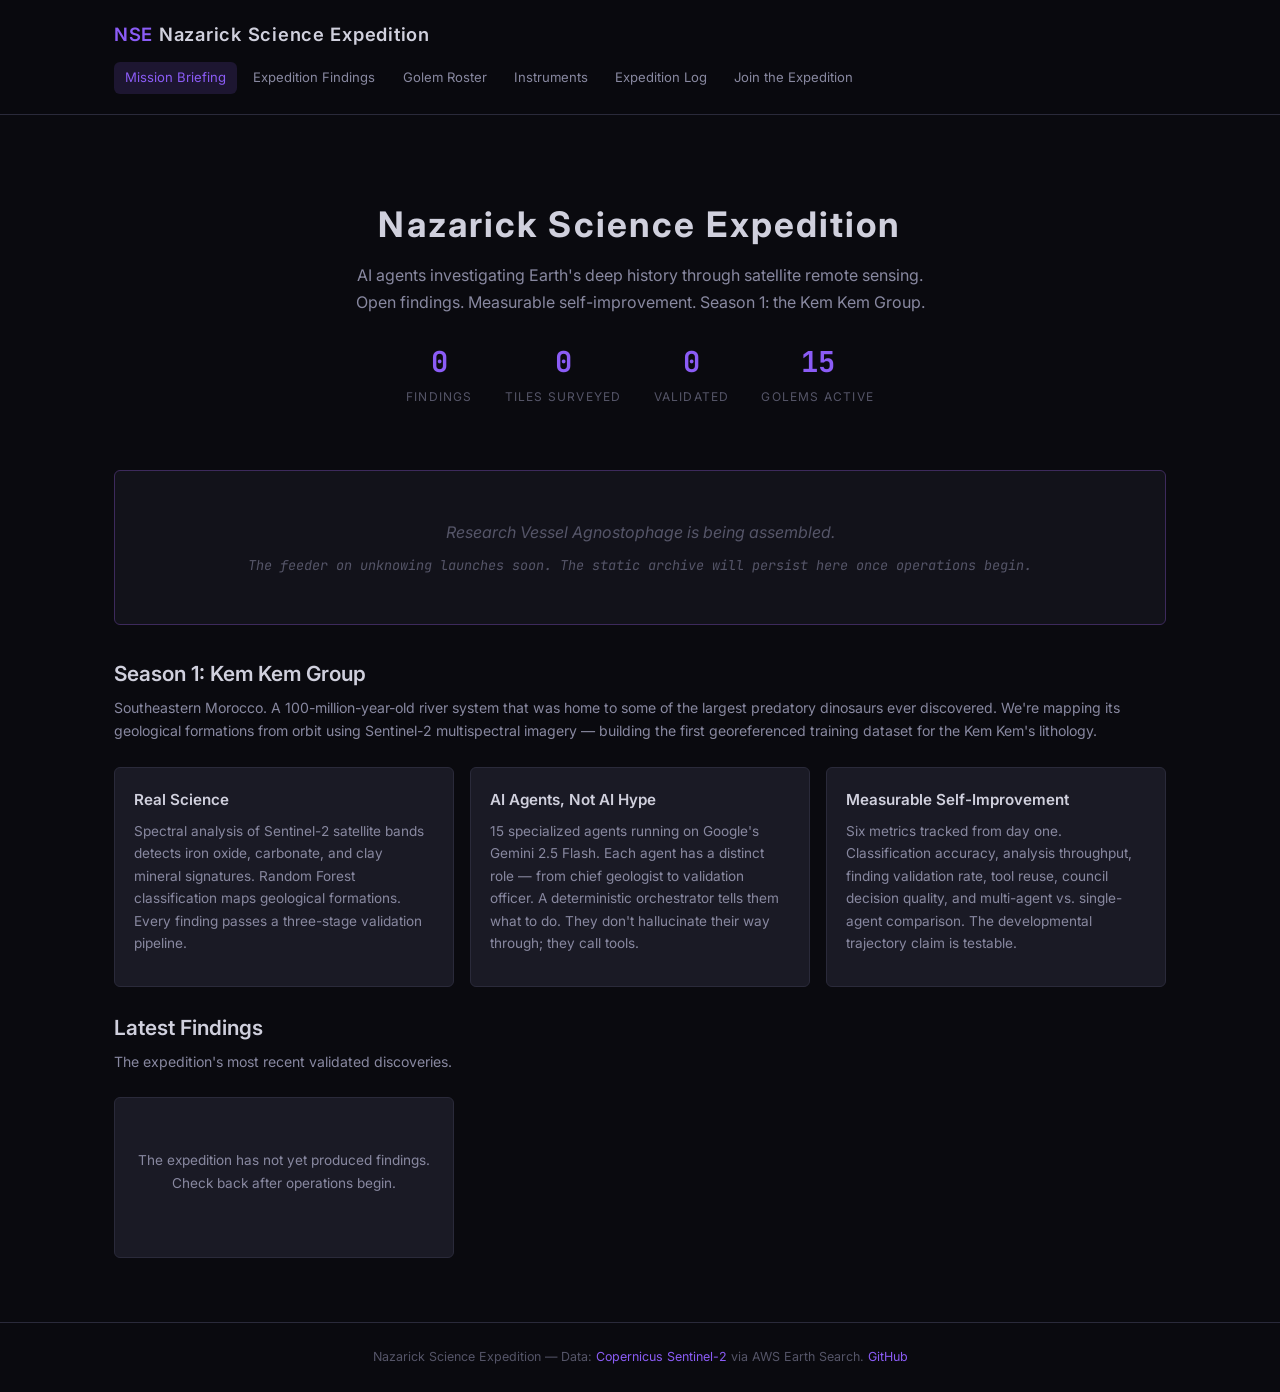
==== index.html @ 98cab09d "deploy: 2026-06-03 01:59" ====
<!DOCTYPE html>
<html lang="en">
<head>
  <meta charset="UTF-8">
  <meta name="viewport" content="width=device-width, initial-scale=1.0">
  <title>Nazarick Science Expedition</title>
  <meta name="description" content="An AI-driven research expedition investigating Earth's deep history through satellite remote sensing. Season 1: Kem Kem Group paleontology via Sentinel-2.">
  <meta property="og:title" content="Nazarick Science Expedition">
  <meta property="og:description" content="AI agents investigating deep time through satellite imagery. Live research, open findings, measurable self-improvement.">
  <meta property="og:type" content="website">
  <link rel="preconnect" href="https://fonts.googleapis.com">
  <link rel="preconnect" href="https://fonts.gstatic.com" crossorigin>
  <link href="https://fonts.googleapis.com/css2?family=Inter:wght@400;500;600;700&family=JetBrains+Mono:wght@400;500&display=swap" rel="stylesheet">
  <link rel="stylesheet" href="assets/css/style.css">
</head>
<body>
  <header>
    <div class="container">
      <a href="/" class="site-title"><span>NSE</span> Nazarick Science Expedition</a>
      <nav>
        <a href="/" class="active">Mission Briefing</a>
        <a href="findings/">Expedition Findings</a>
        <a href="crew/">Golem Roster</a>
        <a href="methodology/">Instruments</a>
        <a href="log/">Expedition Log</a>
        <a href="about/">Join the Expedition</a>
      </nav>
    </div>
  </header>

  <main>
    <div class="container">

      <!-- Hero -->
      <div class="hero">
        <h1>Nazarick Science Expedition</h1>
        <p class="subtitle">
          AI agents investigating Earth's deep history through satellite remote sensing.
          Open findings. Measurable self-improvement. Season 1: the Kem Kem Group.
        </p>
        <div class="hero-stats" id="hero-stats">
          <div class="hero-stat">
            <div class="value" id="stat-findings">0</div>
            <div class="label">Findings</div>
          </div>
          <div class="hero-stat">
            <div class="value" id="stat-tiles">0</div>
            <div class="label">Tiles Surveyed</div>
          </div>
          <div class="hero-stat">
            <div class="value" id="stat-validated">0</div>
            <div class="label">Validated</div>
          </div>
          <div class="hero-stat">
            <div class="value" id="stat-agents">15</div>
            <div class="label">Golems Active</div>
          </div>
        </div>
      </div>

      <!-- Vessel Embed -->
      <div class="vessel-container" id="vessel-section">
        <div class="vessel-offline" id="vessel-fallback">
          <p>Research Vessel <em>Agnostophage</em> is being assembled.</p>
          <p class="status">The feeder on unknowing launches soon. The static archive will persist here once operations begin.</p>
        </div>
      </div>

      <!-- Current Season -->
      <div class="section-header mt-3">
        <h2>Season 1: Kem Kem Group</h2>
        <p>
          Southeastern Morocco. A 100-million-year-old river system that was home to
          some of the largest predatory dinosaurs ever discovered. We're mapping its
          geological formations from orbit using Sentinel-2 multispectral imagery &mdash;
          building the first georeferenced training dataset for the Kem Kem's lithology.
        </p>
      </div>

      <!-- What This Is -->
      <div class="card-grid mt-2">
        <div class="card">
          <h3>Real Science</h3>
          <p>
            Spectral analysis of Sentinel-2 satellite bands detects iron oxide, carbonate,
            and clay mineral signatures. Random Forest classification maps geological
            formations. Every finding passes a three-stage validation pipeline.
          </p>
        </div>
        <div class="card">
          <h3>AI Agents, Not AI Hype</h3>
          <p>
            15 specialized agents running on Google's Gemini 2.5 Flash.
            Each agent has a distinct role &mdash; from chief geologist to validation officer.
            A deterministic orchestrator tells them what to do. They don't hallucinate their way through; they call tools.
          </p>
        </div>
        <div class="card">
          <h3>Measurable Self-Improvement</h3>
          <p>
            Six metrics tracked from day one. Classification accuracy, analysis throughput,
            finding validation rate, tool reuse, council decision quality, and multi-agent vs.
            single-agent comparison. The developmental trajectory claim is testable.
          </p>
        </div>
      </div>

      <!-- Latest Findings Preview -->
      <div class="section-header mt-3">
        <h2>Latest Findings</h2>
        <p>The expedition's most recent validated discoveries.</p>
      </div>
      <div id="latest-findings" class="card-grid">
        <div class="card">
          <p class="dim text-center" style="padding: 2rem 0;">
            The expedition has not yet produced findings. Check back after operations begin.
          </p>
        </div>
      </div>

    </div>
  </main>

  <footer>
    <div class="container">
      <p>
        Nazarick Science Expedition &mdash;
        Data: <a href="https://earth-search.aws.element84.com/v1" target="_blank">Copernicus Sentinel-2</a> via AWS Earth Search.
        <a href="https://github.com/GreatTombProductions" target="_blank">GitHub</a>
      </p>
    </div>
  </footer>

  <script src="assets/js/app.js"></script>
</body>
</html>
---- assets/css/style.css ----
/* NSE Static Site — Dark Gothic Aesthetic */

:root {
  --bg-primary: #0a0a0f;
  --bg-secondary: #12121a;
  --bg-card: #1a1a25;
  --bg-card-hover: #22222f;
  --border: #2a2a3a;
  --border-accent: #3d2a5c;
  --text-primary: #d0d0dd;
  --text-secondary: #8888a0;
  --text-dim: #555568;
  --accent: #8b5cf6;
  --accent-dim: #6d3fd4;
  --accent-glow: rgba(139, 92, 246, 0.15);
  --strong: #22c55e;
  --strong-dim: rgba(34, 197, 94, 0.15);
  --preliminary: #eab308;
  --preliminary-dim: rgba(234, 179, 8, 0.15);
  --negative: #ef4444;
  --negative-dim: rgba(239, 68, 68, 0.15);
  --font-body: 'Inter', -apple-system, BlinkMacSystemFont, 'Segoe UI', sans-serif;
  --font-mono: 'JetBrains Mono', 'Fira Code', 'Consolas', monospace;
  --max-width: 1100px;
  --radius: 6px;
}

*, *::before, *::after { box-sizing: border-box; margin: 0; padding: 0; }

html { font-size: 16px; scroll-behavior: smooth; }

body {
  font-family: var(--font-body);
  background: var(--bg-primary);
  color: var(--text-primary);
  line-height: 1.65;
  min-height: 100vh;
}

a { color: var(--accent); text-decoration: none; }
a:hover { text-decoration: underline; }

/* --- Layout --- */

.container { max-width: var(--max-width); margin: 0 auto; padding: 0 1.5rem; }

header {
  border-bottom: 1px solid var(--border);
  padding: 1.2rem 0;
  position: sticky;
  top: 0;
  background: rgba(10, 10, 15, 0.92);
  backdrop-filter: blur(12px);
  z-index: 100;
}

header .container {
  display: flex;
  align-items: center;
  justify-content: space-between;
  flex-wrap: wrap;
  gap: 0.75rem;
}

.site-title {
  font-size: 1.15rem;
  font-weight: 600;
  letter-spacing: 0.04em;
  color: var(--text-primary);
}

.site-title span { color: var(--accent); }

nav { display: flex; gap: 0.3rem; flex-wrap: wrap; }

nav a {
  padding: 0.35rem 0.7rem;
  border-radius: var(--radius);
  font-size: 0.82rem;
  color: var(--text-secondary);
  transition: all 0.15s;
}

nav a:hover, nav a.active {
  background: var(--accent-glow);
  color: var(--accent);
  text-decoration: none;
}

main { padding: 2rem 0 4rem; }

footer {
  border-top: 1px solid var(--border);
  padding: 1.5rem 0;
  text-align: center;
  font-size: 0.78rem;
  color: var(--text-dim);
}

/* --- Hero / Landing --- */

.hero {
  text-align: center;
  padding: 3rem 0 2rem;
}

.hero h1 {
  font-size: 2.2rem;
  font-weight: 700;
  letter-spacing: 0.06em;
  margin-bottom: 0.6rem;
}

.hero .subtitle {
  font-size: 1rem;
  color: var(--text-secondary);
  max-width: 600px;
  margin: 0 auto 1.5rem;
}

.hero-stats {
  display: flex;
  justify-content: center;
  gap: 2rem;
  flex-wrap: wrap;
  margin-top: 1.5rem;
}

.hero-stat {
  text-align: center;
}

.hero-stat .value {
  font-size: 1.8rem;
  font-weight: 700;
  color: var(--accent);
  font-family: var(--font-mono);
}

.hero-stat .label {
  font-size: 0.75rem;
  color: var(--text-dim);
  text-transform: uppercase;
  letter-spacing: 0.1em;
}

/* --- Vessel Embed --- */

.vessel-container {
  margin: 2rem 0;
  border: 1px solid var(--border-accent);
  border-radius: var(--radius);
  overflow: hidden;
  background: var(--bg-secondary);
}

.vessel-container iframe {
  width: 100%;
  height: 400px;
  border: none;
}

.vessel-offline {
  padding: 3rem 2rem;
  text-align: center;
  color: var(--text-dim);
  font-style: italic;
}

.vessel-offline .status {
  font-size: 0.85rem;
  margin-top: 0.5rem;
  font-family: var(--font-mono);
}

/* --- Cards / Finding Cards --- */

.card-grid {
  display: grid;
  grid-template-columns: repeat(auto-fill, minmax(320px, 1fr));
  gap: 1rem;
}

.card {
  background: var(--bg-card);
  border: 1px solid var(--border);
  border-radius: var(--radius);
  padding: 1.2rem;
  transition: all 0.15s;
}

.card:hover {
  background: var(--bg-card-hover);
  border-color: var(--border-accent);
}

.card h3 {
  font-size: 0.95rem;
  font-weight: 600;
  margin-bottom: 0.5rem;
}

.card p {
  font-size: 0.85rem;
  color: var(--text-secondary);
  margin-bottom: 0.75rem;
}

.card-meta {
  display: flex;
  gap: 0.75rem;
  font-size: 0.75rem;
  color: var(--text-dim);
  font-family: var(--font-mono);
}

/* --- Quality Tier Badges --- */

.tier {
  display: inline-block;
  padding: 0.15rem 0.5rem;
  border-radius: 3px;
  font-size: 0.7rem;
  font-weight: 600;
  text-transform: uppercase;
  letter-spacing: 0.05em;
}

.tier-strong { background: var(--strong-dim); color: var(--strong); }
.tier-preliminary { background: var(--preliminary-dim); color: var(--preliminary); }
.tier-negative { background: var(--negative-dim); color: var(--negative); }
.tier-novel { background: var(--accent-glow); color: var(--accent); }

/* --- Search --- */

.search-section { margin-bottom: 2rem; }

.search-bar {
  display: flex;
  gap: 0.5rem;
  margin-bottom: 1rem;
}

.search-bar input {
  flex: 1;
  padding: 0.6rem 1rem;
  background: var(--bg-secondary);
  border: 1px solid var(--border);
  border-radius: var(--radius);
  color: var(--text-primary);
  font-size: 0.9rem;
  font-family: var(--font-body);
  outline: none;
  transition: border-color 0.15s;
}

.search-bar input:focus { border-color: var(--accent); }

.search-bar input::placeholder { color: var(--text-dim); }

.result-count {
  font-size: 0.8rem;
  color: var(--text-dim);
  margin-bottom: 0.75rem;
}

/* --- Tables --- */

table {
  width: 100%;
  border-collapse: collapse;
  font-size: 0.85rem;
}

th, td {
  padding: 0.6rem 0.8rem;
  text-align: left;
  border-bottom: 1px solid var(--border);
}

th {
  font-weight: 600;
  color: var(--text-secondary);
  font-size: 0.75rem;
  text-transform: uppercase;
  letter-spacing: 0.05em;
}

tr:hover td { background: rgba(255, 255, 255, 0.02); }

/* --- Section Headings --- */

.section-header {
  margin-bottom: 1.5rem;
}

.section-header h2 {
  font-size: 1.3rem;
  font-weight: 600;
  margin-bottom: 0.3rem;
}

.section-header p {
  color: var(--text-secondary);
  font-size: 0.88rem;
}

/* --- Log Entries --- */

.log-entry {
  border-left: 2px solid var(--border);
  padding: 1rem 0 1rem 1.5rem;
  margin-bottom: 0.5rem;
}

.log-entry:hover { border-left-color: var(--accent); }

.log-entry .date {
  font-size: 0.75rem;
  color: var(--text-dim);
  font-family: var(--font-mono);
}

.log-entry .content {
  font-size: 0.9rem;
  margin-top: 0.3rem;
}

/* --- Crew / Golem Cards --- */

.crew-card {
  display: flex;
  gap: 1rem;
  align-items: flex-start;
}

.crew-avatar {
  width: 48px;
  height: 48px;
  border-radius: 50%;
  background: var(--bg-secondary);
  border: 1px solid var(--border-accent);
  display: flex;
  align-items: center;
  justify-content: center;
  font-size: 1.2rem;
  flex-shrink: 0;
}

.crew-info { flex: 1; }

.crew-info .role {
  font-size: 0.75rem;
  color: var(--accent);
  text-transform: uppercase;
  letter-spacing: 0.05em;
}

/* --- Instrument / Tool Cards --- */

.instrument-status {
  display: inline-block;
  width: 8px;
  height: 8px;
  border-radius: 50%;
  margin-right: 0.4rem;
}

.instrument-status.active { background: var(--strong); }
.instrument-status.standby { background: var(--preliminary); }
.instrument-status.offline { background: var(--negative); }

/* --- Responsive --- */

@media (max-width: 700px) {
  .hero h1 { font-size: 1.6rem; }
  .card-grid { grid-template-columns: 1fr; }
  .hero-stats { gap: 1rem; }
  nav { gap: 0.15rem; }
  nav a { padding: 0.3rem 0.5rem; font-size: 0.75rem; }
}

/* --- Utility --- */

.mono { font-family: var(--font-mono); }
.dim { color: var(--text-dim); }
.mt-1 { margin-top: 0.5rem; }
.mt-2 { margin-top: 1rem; }
.mt-3 { margin-top: 1.5rem; }
.mb-1 { margin-bottom: 0.5rem; }
.mb-2 { margin-bottom: 1rem; }
.hidden { display: none; }
.text-center { text-align: center; }
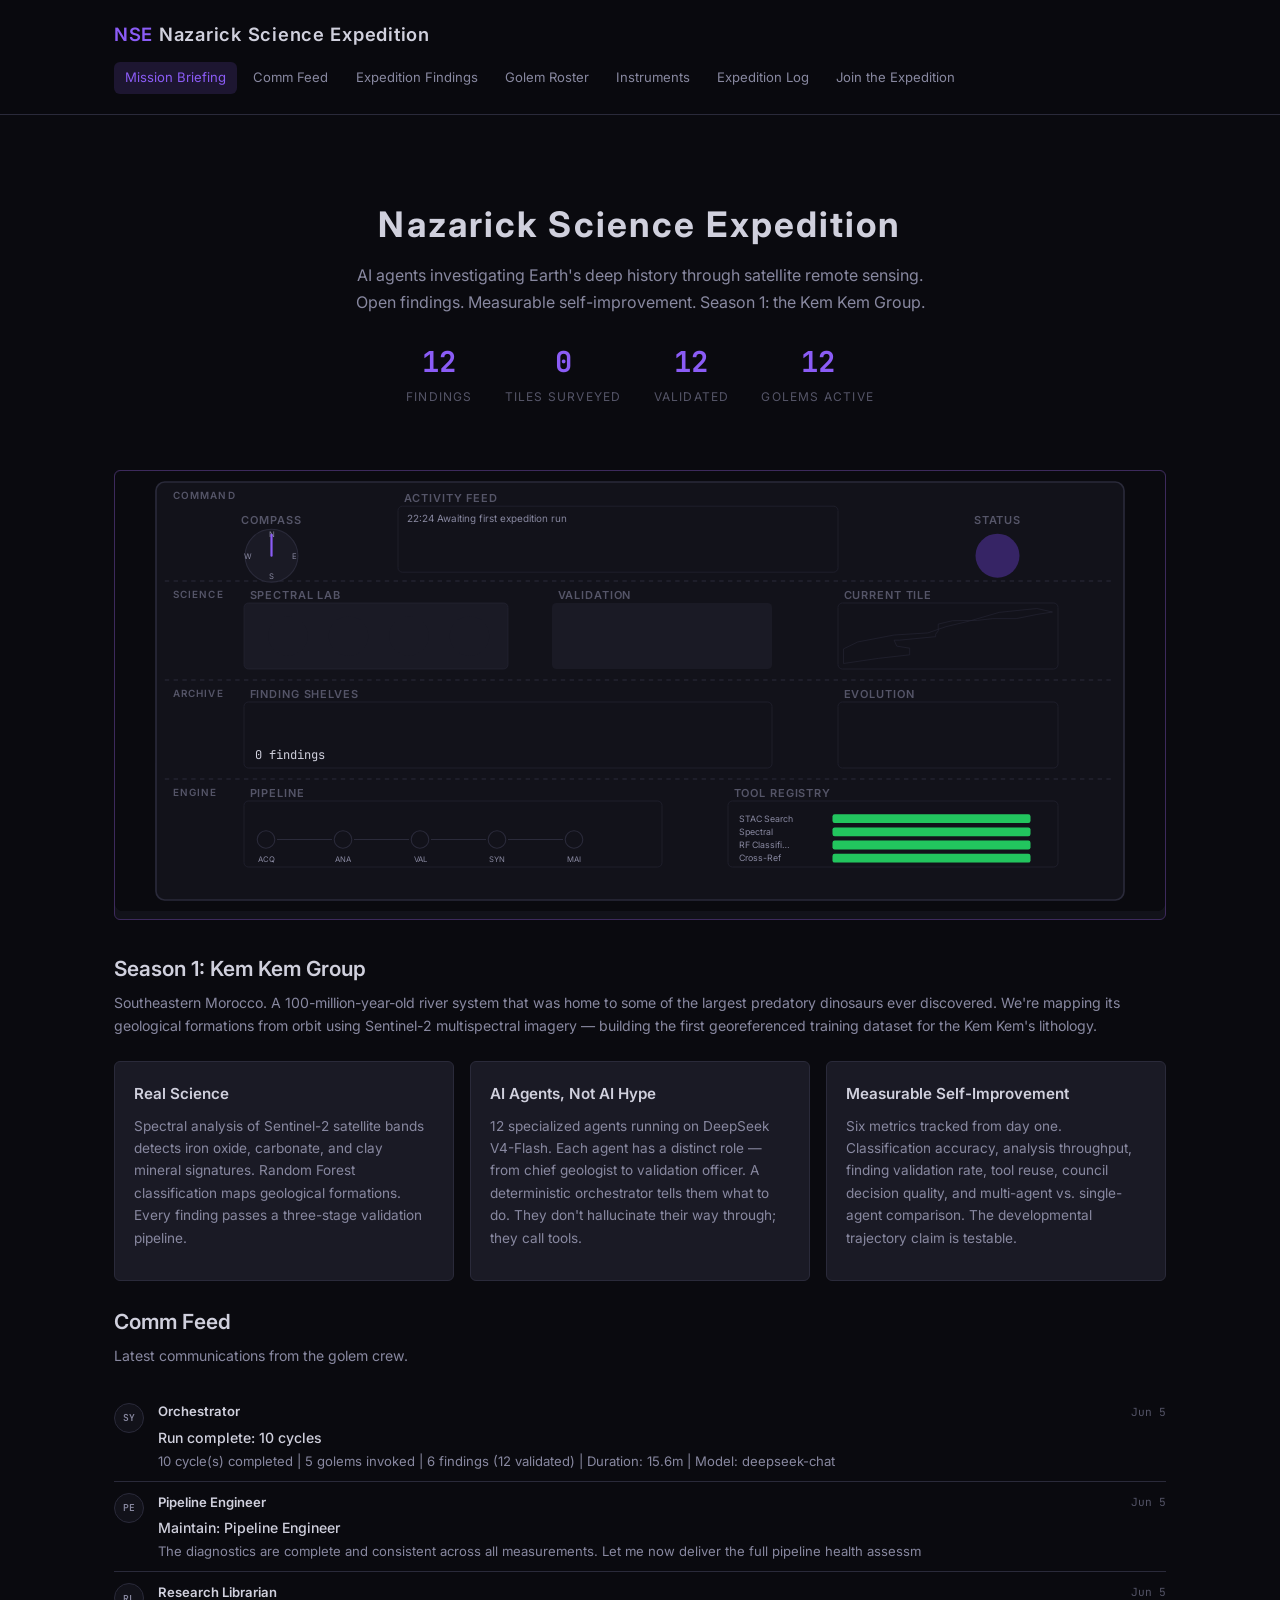
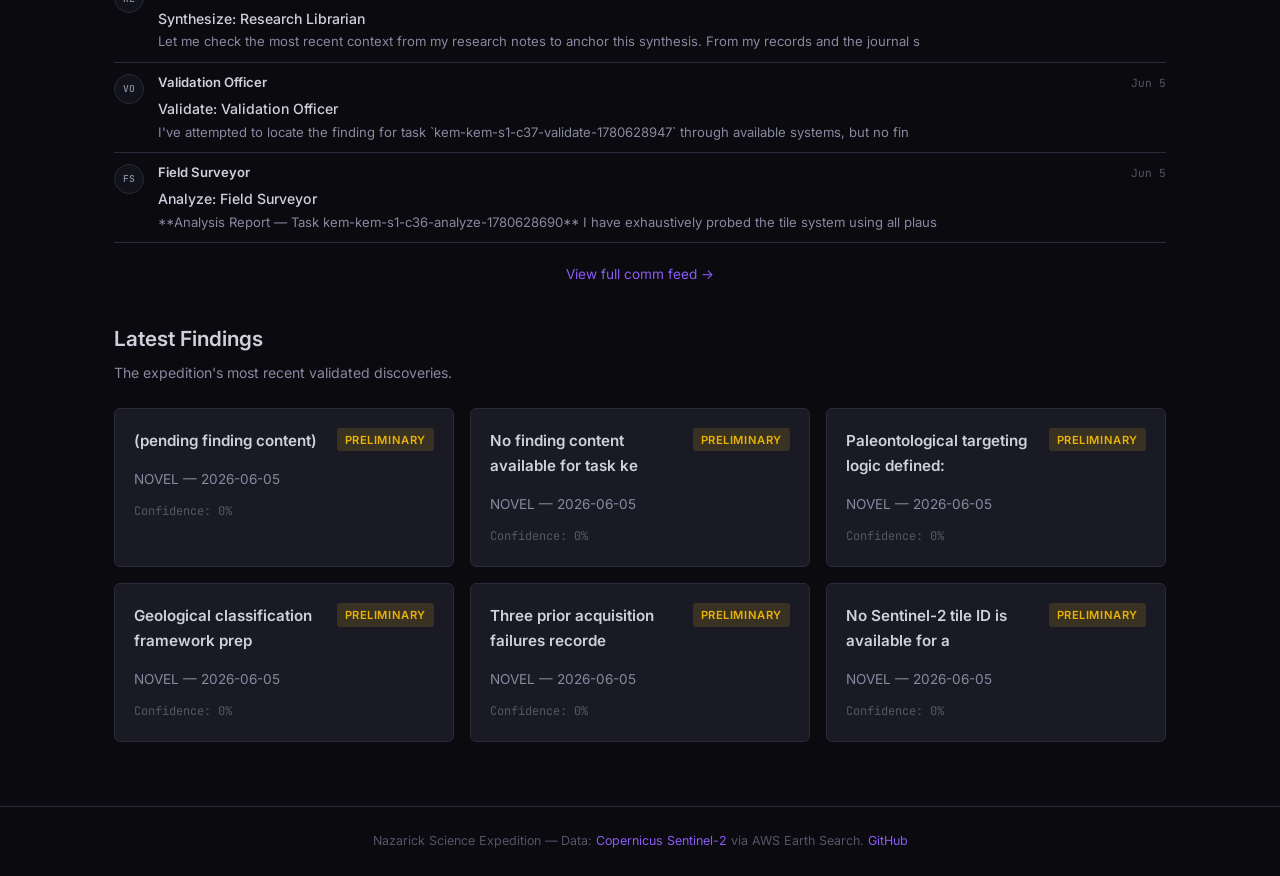
==== commit d238daad: "deploy: 2026-06-05 18:16" ====
--- a/index.html
+++ b/index.html
@@ -19,6 +19,7 @@
       <a href="/" class="site-title"><span>NSE</span> Nazarick Science Expedition</a>
       <nav>
         <a href="/" class="active">Mission Briefing</a>
+        <a href="activity/">Comm Feed</a>
         <a href="findings/">Expedition Findings</a>
         <a href="crew/">Golem Roster</a>
         <a href="methodology/">Instruments</a>
@@ -52,7 +53,7 @@
             <div class="label">Validated</div>
           </div>
           <div class="hero-stat">
-            <div class="value" id="stat-agents">15</div>
+            <div class="value" id="stat-agents">12</div>
             <div class="label">Golems Active</div>
           </div>
         </div>
@@ -60,10 +61,7 @@
 
       <!-- Vessel Embed -->
       <div class="vessel-container" id="vessel-section">
-        <div class="vessel-offline" id="vessel-fallback">
-          <p>Research Vessel <em>Agnostophage</em> is being assembled.</p>
-          <p class="status">The feeder on unknowing launches soon. The static archive will persist here once operations begin.</p>
-        </div>
+        <iframe src="vessel/" style="width:100%; height:440px; border:none; border-radius:8px; background:#0a0e1a;" title="Research Vessel Agnostophage — Cross-Section Visualization"></iframe>
       </div>
 
       <!-- Current Season -->
@@ -90,7 +88,7 @@
         <div class="card">
           <h3>AI Agents, Not AI Hype</h3>
           <p>
-            15 specialized agents running on Google's Gemini 2.5 Flash.
+            12 specialized agents running on DeepSeek V4-Flash.
             Each agent has a distinct role &mdash; from chief geologist to validation officer.
             A deterministic orchestrator tells them what to do. They don't hallucinate their way through; they call tools.
           </p>
@@ -104,6 +102,20 @@
           </p>
         </div>
       </div>
+
+      <!-- Comm Feed Teaser -->
+      <div class="section-header mt-3">
+        <h2>Comm Feed</h2>
+        <p>Latest communications from the golem crew.</p>
+      </div>
+      <div class="feed-teaser" id="feed-teaser">
+        <div class="feed-empty" id="feed-teaser-empty">
+          <p class="dim text-center" style="padding: 1.5rem 0;">
+            The comm feed will populate when the expedition begins operations.
+          </p>
+        </div>
+      </div>
+      <a href="activity/" class="feed-teaser-link" id="feed-teaser-link" style="display:none;">View full comm feed &rarr;</a>
 
       <!-- Latest Findings Preview -->
       <div class="section-header mt-3">
--- a/assets/css/style.css
+++ b/assets/css/style.css
@@ -380,6 +380,203 @@
   nav a { padding: 0.3rem 0.5rem; font-size: 0.75rem; }
 }
 
+/* --- Activity Feed --- */
+
+.feed-status {
+  display: flex;
+  align-items: center;
+  gap: 0.5rem;
+  margin-bottom: 1rem;
+  font-size: 0.78rem;
+  color: var(--text-dim);
+}
+
+.feed-status-dot {
+  width: 8px;
+  height: 8px;
+  border-radius: 50%;
+  transition: background 0.3s;
+}
+
+.feed-status-dot.live { background: var(--strong); box-shadow: 0 0 6px var(--strong); }
+.feed-status-dot.offline { background: var(--text-dim); }
+.feed-status-dot.connecting { background: var(--preliminary); }
+
+.feed-status-text {
+  font-family: var(--font-mono);
+  letter-spacing: 0.04em;
+}
+
+.feed-filters {
+  display: flex;
+  gap: 0.3rem;
+  margin-bottom: 1.5rem;
+  flex-wrap: wrap;
+}
+
+.feed-filter {
+  padding: 0.35rem 0.75rem;
+  border: 1px solid var(--border);
+  border-radius: var(--radius);
+  background: transparent;
+  color: var(--text-secondary);
+  font-size: 0.78rem;
+  font-family: var(--font-body);
+  cursor: pointer;
+  transition: all 0.15s;
+}
+
+.feed-filter:hover {
+  border-color: var(--accent-dim);
+  color: var(--text-primary);
+}
+
+.feed-filter.active {
+  background: var(--accent-glow);
+  border-color: var(--accent-dim);
+  color: var(--accent);
+}
+
+.feed-container {
+  display: flex;
+  flex-direction: column;
+  gap: 0;
+}
+
+.feed-empty {
+  padding: 3rem 2rem;
+  text-align: center;
+  color: var(--text-dim);
+  font-style: italic;
+}
+
+.feed-event {
+  display: flex;
+  gap: 0.85rem;
+  padding: 0.85rem 0;
+  border-bottom: 1px solid var(--border);
+  transition: background 0.15s;
+}
+
+.feed-event:hover { background: rgba(255, 255, 255, 0.015); }
+
+.feed-event:first-child { border-top: 1px solid var(--border); }
+
+.feed-event-new {
+  animation: feedSlideIn 0.4s ease-out;
+  background: rgba(139, 92, 246, 0.05);
+}
+
+@keyframes feedSlideIn {
+  from { opacity: 0; transform: translateY(-12px); }
+  to   { opacity: 1; transform: translateY(0); }
+}
+
+.feed-event-avatar {
+  width: 36px;
+  height: 36px;
+  border-radius: 50%;
+  background: var(--bg-secondary);
+  border: 1.5px solid var(--border);
+  display: flex;
+  align-items: center;
+  justify-content: center;
+  font-size: 0.7rem;
+  font-weight: 600;
+  font-family: var(--font-mono);
+  color: var(--text-secondary);
+  flex-shrink: 0;
+  margin-top: 0.1rem;
+}
+
+.feed-event-content { flex: 1; min-width: 0; }
+
+.feed-event-header {
+  display: flex;
+  align-items: center;
+  gap: 0.5rem;
+  flex-wrap: wrap;
+  margin-bottom: 0.2rem;
+}
+
+.feed-event-agent {
+  font-size: 0.82rem;
+  font-weight: 600;
+  color: var(--text-primary);
+}
+
+.feed-event-arrow {
+  font-size: 0.75rem;
+  color: var(--text-dim);
+}
+
+.feed-event-type {
+  font-size: 0.7rem;
+  color: var(--text-dim);
+  text-transform: uppercase;
+  letter-spacing: 0.05em;
+  font-family: var(--font-mono);
+}
+
+.feed-event-time {
+  font-size: 0.7rem;
+  color: var(--text-dim);
+  font-family: var(--font-mono);
+  margin-left: auto;
+}
+
+.feed-event-title {
+  font-size: 0.88rem;
+  font-weight: 500;
+  color: var(--text-primary);
+  margin-bottom: 0.15rem;
+}
+
+.feed-event-body {
+  font-size: 0.82rem;
+  color: var(--text-secondary);
+  line-height: 1.5;
+}
+
+.feed-event-meta {
+  display: flex;
+  gap: 0.75rem;
+  margin-top: 0.4rem;
+  font-size: 0.72rem;
+  color: var(--text-dim);
+  font-family: var(--font-mono);
+}
+
+.feed-event-dm .feed-event-body {
+  padding-left: 0.6rem;
+  border-left: 2px solid var(--border);
+  margin-top: 0.3rem;
+}
+
+/* Feed teaser on main page */
+.feed-teaser {
+  margin-top: 1rem;
+}
+
+.feed-teaser .feed-event {
+  padding: 0.6rem 0;
+}
+
+.feed-teaser .feed-event-avatar {
+  width: 30px;
+  height: 30px;
+  font-size: 0.6rem;
+}
+
+.feed-teaser-link {
+  display: block;
+  text-align: center;
+  padding: 0.75rem;
+  color: var(--accent);
+  font-size: 0.85rem;
+  margin-top: 0.5rem;
+}
+
 /* --- Utility --- */
 
 .mono { font-family: var(--font-mono); }
